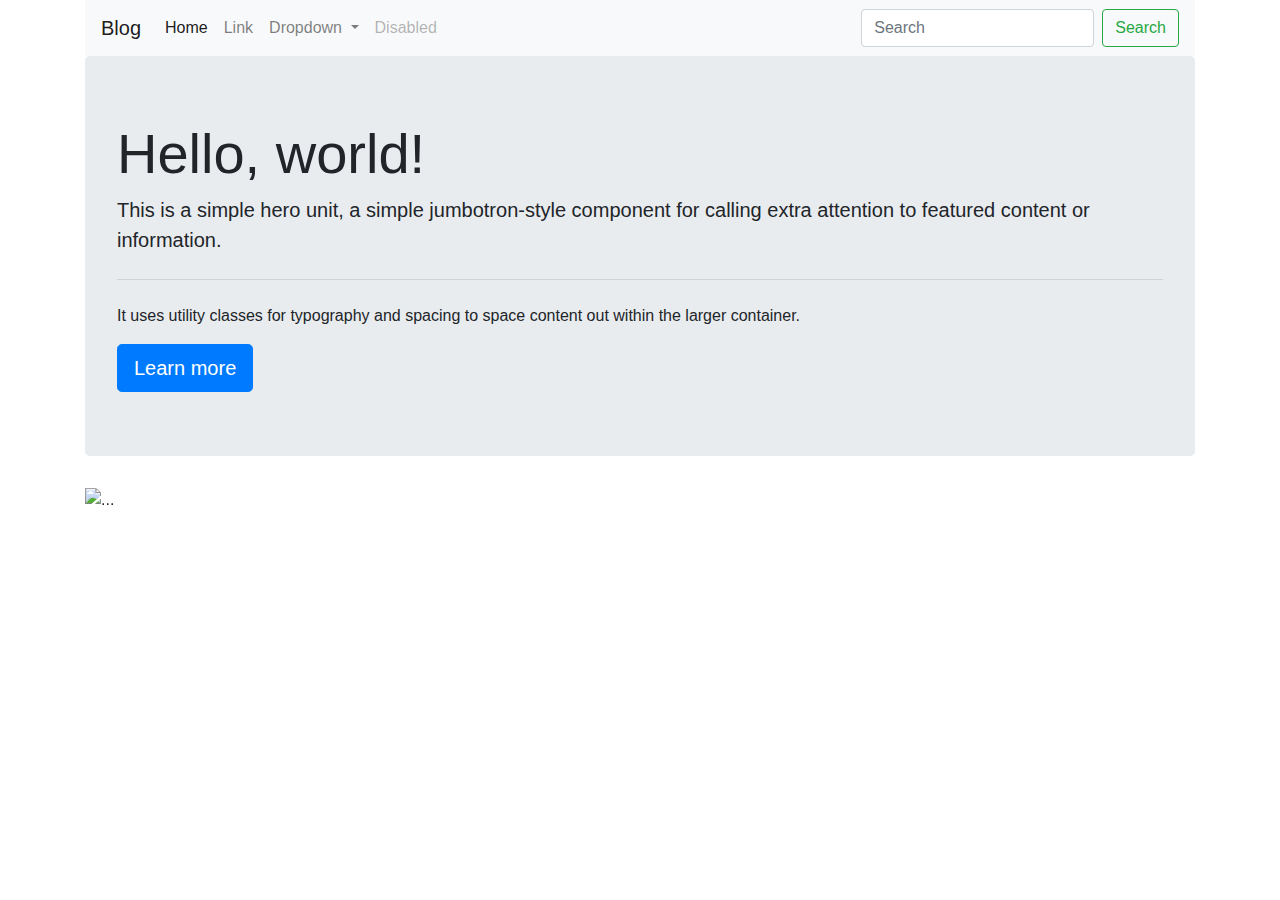
==== index.html @ b8d03bd8 "first commit" ====
<!DOCTYPE html>
<html lang="en">
<head>
    <meta charset="UTF-8">
    <title>Main page</title>
    <link rel="stylesheet" href="css/bootstrap.css">
</head>
<body>
<div class="container">

    <nav class="navbar navbar-expand-lg navbar-light bg-light">
        <a class="navbar-brand" href="#">Blog</a>

        <button class="navbar-toggler" type="button" data-toggle="collapse" data-target="#navbarSupportedContent"
                aria-controls="navbarSupportedContent" aria-expanded="false" aria-label="Toggle navigation">
            <span class="navbar-toggler-icon"></span>
        </button>

        <div class="collapse navbar-collapse" id="navbarSupportedContent">
            <ul class="navbar-nav mr-auto">
                <li class="nav-item active">
                    <a class="nav-link" href="#">Home <span class="sr-only">(current)</span></a>
                </li>
                <li class="nav-item">
                    <a class="nav-link" href="#">Link</a>
                </li>
                <li class="nav-item dropdown">
                    <a class="nav-link dropdown-toggle" href="#" id="navbarDropdown" role="button"
                       data-toggle="dropdown" aria-haspopup="true" aria-expanded="false">
                        Dropdown
                    </a>
                    <div class="dropdown-menu" aria-labelledby="navbarDropdown">
                        <a class="dropdown-item" href="#">Action</a>
                        <a class="dropdown-item" href="#">Another action</a>
                        <div class="dropdown-divider"></div>
                        <a class="dropdown-item" href="#">Something else here</a>
                    </div>
                </li>
                <li class="nav-item">
                    <a class="nav-link disabled" href="#" tabindex="-1" aria-disabled="true">Disabled</a>
                </li>
            </ul>
            <form class="form-inline my-2 my-lg-0">
                <input class="form-control mr-sm-2" type="search" placeholder="Search" aria-label="Search">
                <button class="btn btn-outline-success my-2 my-sm-0" type="submit">Search</button>
            </form>
        </div>
    </nav>

    <div class="jumbotron">
        <h1 class="display-4">Hello, world!</h1>
        <p class="lead">This is a simple hero unit, a simple jumbotron-style component for calling extra attention to
            featured content or information.</p>
        <hr class="my-4">
        <p>It uses utility classes for typography and spacing to space content out within the larger container.</p>
        <a class="btn btn-primary btn-lg" href="#" role="button">Learn more</a>
    </div>


    <div id="carouselExampleFade" class="carousel slide carousel-fade" data-ride="carousel">
        <div class="carousel-inner">
            <div class="carousel-item active">
                <img src="https://via.placeholder.com/728x90.png?text=Visit+WhoIsHostingThis.com+Buyers+GuideC/O https://placeholder.com/ "
                     class="d-block w-100" alt="...">
            </div>
            <div class="carousel-item">
                <img src="https://via.placeholder.com/728x90.png?text=Visit+WhoIsHostingThis.com+Buyers+GuideC/O https://placeholder.com/ "
                     class="d-block w-100" alt="...">
            </div>
            <div class="carousel-item">
                <img src="https://via.placeholder.com/728x90.png?text=Visit+WhoIsHostingThis.com+Buyers+GuideC/O https://placeholder.com/ "
                     class="d-block w-100" alt="...">
            </div>
        </div>
        <a class="carousel-control-prev" href="#carouselExampleFade" role="button" data-slide="prev">
            <span class="carousel-control-prev-icon" aria-hidden="true"></span>
            <span class="sr-only">Previous</span>
        </a>
        <a class="carousel-control-next" href="#carouselExampleFade" role="button" data-slide="next">
            <span class="carousel-control-next-icon" aria-hidden="true"></span>
            <span class="sr-only">Next</span>
        </a>
    </div>
</div>

<script src="https://code.jquery.com/jquery-3.4.1.slim.min.js"
        integrity="sha384-J6qa4849blE2+poT4WnyKhv5vZF5SrPo0iEjwBvKU7imGFAV0wwj1yYfoRSJoZ+n"
        crossorigin="anonymous"></script>
<script type="application/javascript" src="js/bootstrap.js"></script>
<script>
    $('.carousel').carousel()
</script>
</body>
</html>
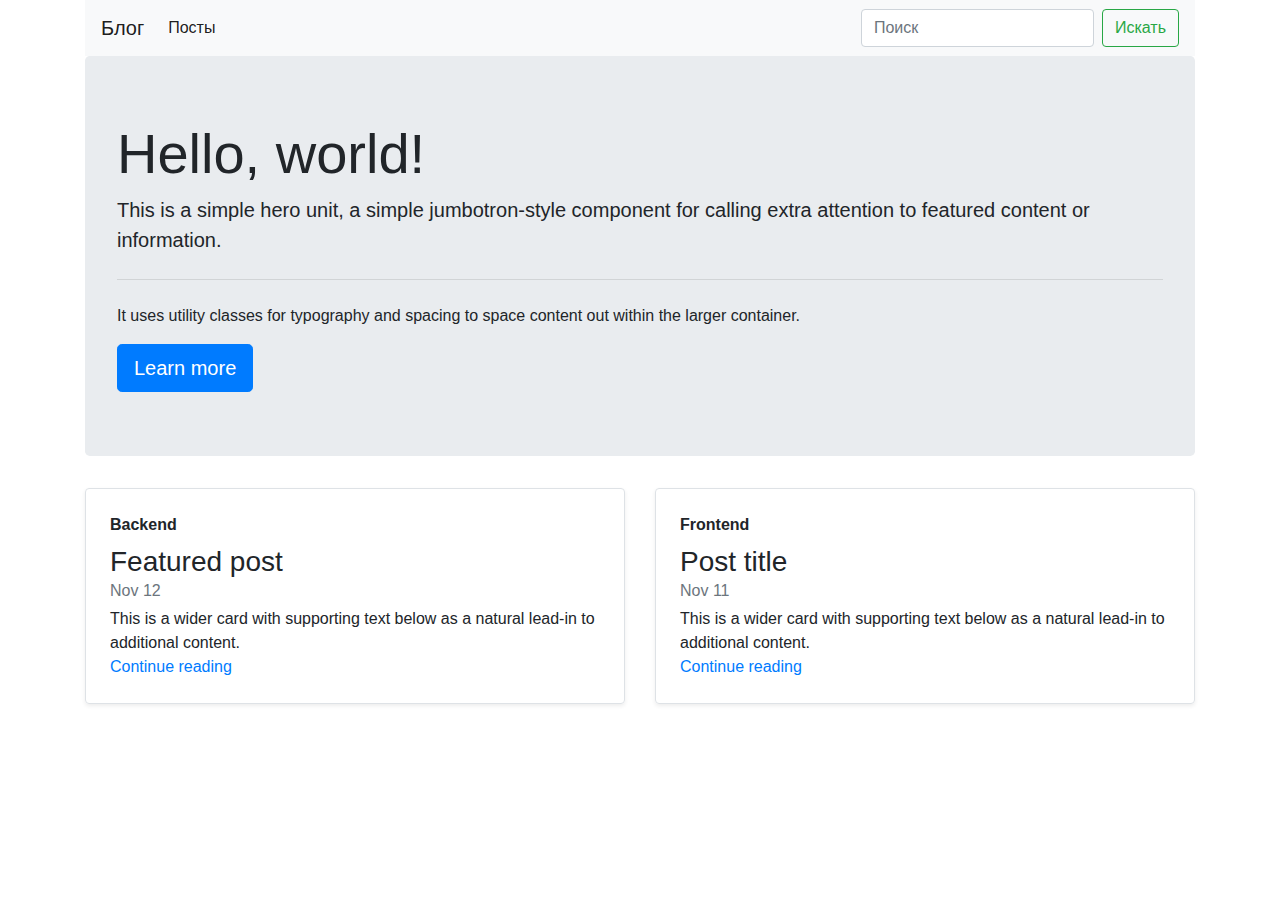
==== commit f44b3177: "some changes" ====
--- a/index.html
+++ b/index.html
@@ -3,13 +3,14 @@
 <head>
     <meta charset="UTF-8">
     <title>Main page</title>
+    <meta name="viewport" content="width=device-width, initial-scale=1, shrink-to-fit=no">
     <link rel="stylesheet" href="css/bootstrap.css">
 </head>
 <body>
 <div class="container">
 
     <nav class="navbar navbar-expand-lg navbar-light bg-light">
-        <a class="navbar-brand" href="#">Blog</a>
+        <a class="navbar-brand" href="index.html">Блог</a>
 
         <button class="navbar-toggler" type="button" data-toggle="collapse" data-target="#navbarSupportedContent"
                 aria-controls="navbarSupportedContent" aria-expanded="false" aria-label="Toggle navigation">
@@ -19,30 +20,12 @@
         <div class="collapse navbar-collapse" id="navbarSupportedContent">
             <ul class="navbar-nav mr-auto">
                 <li class="nav-item active">
-                    <a class="nav-link" href="#">Home <span class="sr-only">(current)</span></a>
-                </li>
-                <li class="nav-item">
-                    <a class="nav-link" href="#">Link</a>
-                </li>
-                <li class="nav-item dropdown">
-                    <a class="nav-link dropdown-toggle" href="#" id="navbarDropdown" role="button"
-                       data-toggle="dropdown" aria-haspopup="true" aria-expanded="false">
-                        Dropdown
-                    </a>
-                    <div class="dropdown-menu" aria-labelledby="navbarDropdown">
-                        <a class="dropdown-item" href="#">Action</a>
-                        <a class="dropdown-item" href="#">Another action</a>
-                        <div class="dropdown-divider"></div>
-                        <a class="dropdown-item" href="#">Something else here</a>
-                    </div>
-                </li>
-                <li class="nav-item">
-                    <a class="nav-link disabled" href="#" tabindex="-1" aria-disabled="true">Disabled</a>
+                    <a class="nav-link" href="posts.html">Посты</a>
                 </li>
             </ul>
             <form class="form-inline my-2 my-lg-0">
-                <input class="form-control mr-sm-2" type="search" placeholder="Search" aria-label="Search">
-                <button class="btn btn-outline-success my-2 my-sm-0" type="submit">Search</button>
+                <input class="form-control mr-sm-2" type="search" placeholder="Поиск" aria-label="Search">
+                <button class="btn btn-outline-success my-2 my-sm-0" type="submit">Искать</button>
             </form>
         </div>
     </nav>
@@ -57,38 +40,61 @@
     </div>
 
 
-    <div id="carouselExampleFade" class="carousel slide carousel-fade" data-ride="carousel">
-        <div class="carousel-inner">
-            <div class="carousel-item active">
-                <img src="https://via.placeholder.com/728x90.png?text=Visit+WhoIsHostingThis.com+Buyers+GuideC/O https://placeholder.com/ "
-                     class="d-block w-100" alt="...">
-            </div>
-            <div class="carousel-item">
-                <img src="https://via.placeholder.com/728x90.png?text=Visit+WhoIsHostingThis.com+Buyers+GuideC/O https://placeholder.com/ "
-                     class="d-block w-100" alt="...">
-            </div>
-            <div class="carousel-item">
-                <img src="https://via.placeholder.com/728x90.png?text=Visit+WhoIsHostingThis.com+Buyers+GuideC/O https://placeholder.com/ "
-                     class="d-block w-100" alt="...">
+    <div class="row mb-2">
+        <div class="col-md-6">
+            <div class="row no-gutters border rounded overflow-hidden flex-md-row mb-4 shadow-sm h-md-250 position-relative">
+
+
+                <div class="col p-4 d-flex flex-column position-static">
+                    <strong class="d-inline-block mb-2">Backend</strong>
+                    <h3 class="mb-0">Featured post</h3>
+                    <div class="mb-1 text-muted">Nov 12</div>
+                    <p class="card-text mb-auto">This is a wider card with supporting text below as a natural lead-in to
+                        additional content.</p>
+                    <a href="#" class="stretched-link">Continue reading</a>
+                </div>
+
+
+                <div class="col-auto d-none d-lg-block">
+                    <img src="//via.placeholder.com/200x250" alt="" class="img-fluid">
+                </div>
+
+
             </div>
         </div>
-        <a class="carousel-control-prev" href="#carouselExampleFade" role="button" data-slide="prev">
-            <span class="carousel-control-prev-icon" aria-hidden="true"></span>
-            <span class="sr-only">Previous</span>
-        </a>
-        <a class="carousel-control-next" href="#carouselExampleFade" role="button" data-slide="next">
-            <span class="carousel-control-next-icon" aria-hidden="true"></span>
-            <span class="sr-only">Next</span>
-        </a>
+
+
+        <div class="col-md-6">
+            <div class="row no-gutters border rounded overflow-hidden flex-md-row mb-4 shadow-sm h-md-250 position-relative">
+
+                <div class="col p-4 d-flex flex-column position-static">
+                    <strong class="d-inline-block mb-2">Frontend</strong>
+                    <h3 class="mb-0">Post title</h3>
+                    <div class="mb-1 text-muted">Nov 11</div>
+                    <p class="mb-auto">This is a wider card with supporting text below as a natural lead-in to
+                        additional content.</p>
+                    <a href="#" class="stretched-link">Continue reading</a>
+                </div>
+
+
+                <div class="col-auto d-none d-lg-block">
+                    <img src="//via.placeholder.com/200x250" alt="" class="img-fluid">
+                </div>
+
+            </div>
+        </div>
+
+
     </div>
+
+
 </div>
 
 <script src="https://code.jquery.com/jquery-3.4.1.slim.min.js"
         integrity="sha384-J6qa4849blE2+poT4WnyKhv5vZF5SrPo0iEjwBvKU7imGFAV0wwj1yYfoRSJoZ+n"
         crossorigin="anonymous"></script>
 <script type="application/javascript" src="js/bootstrap.js"></script>
-<script>
-    $('.carousel').carousel()
-</script>
+
+
 </body>
 </html>
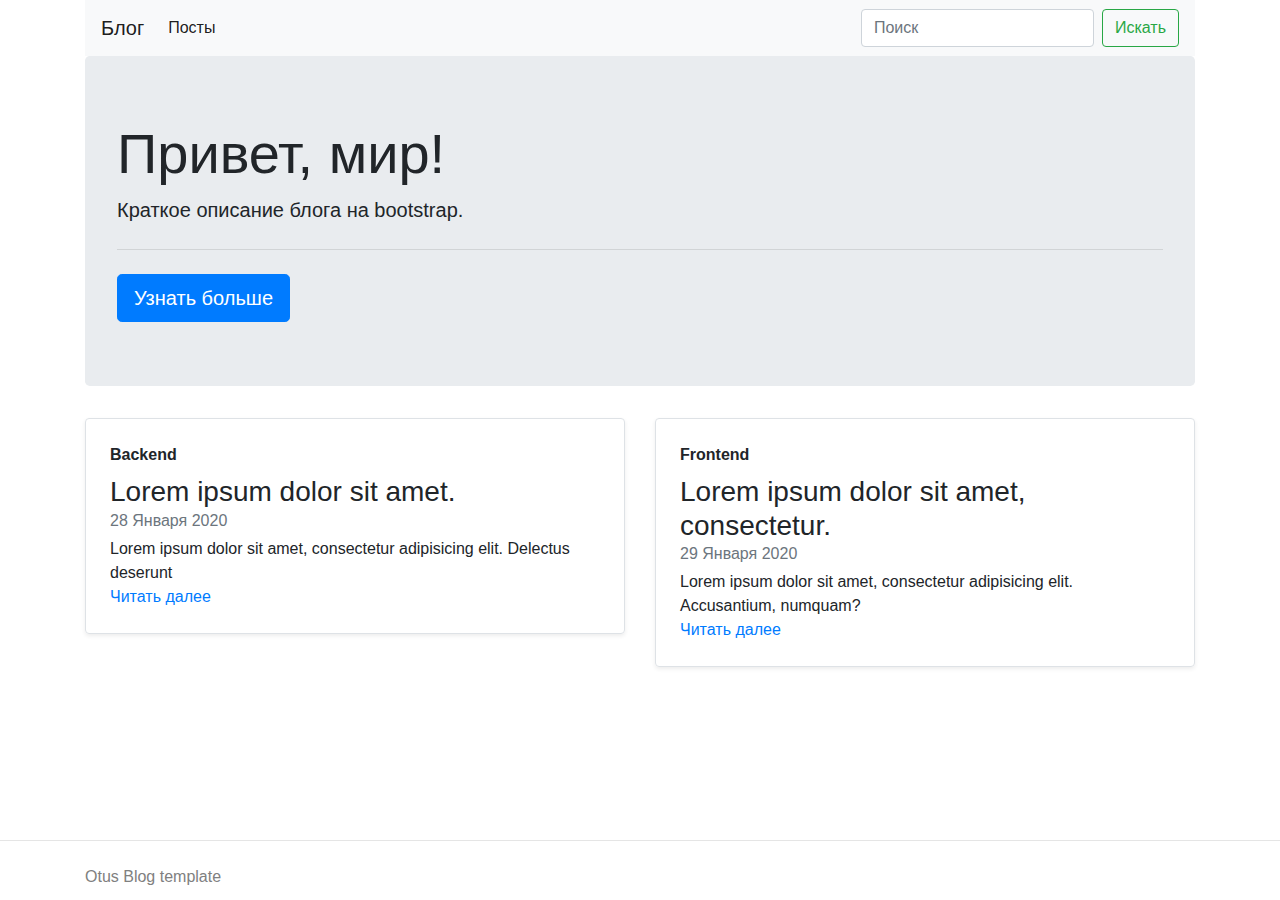
==== commit eb665cab: "done?" ====
--- a/index.html
+++ b/index.html
@@ -5,6 +5,7 @@
     <title>Main page</title>
     <meta name="viewport" content="width=device-width, initial-scale=1, shrink-to-fit=no">
     <link rel="stylesheet" href="css/bootstrap.css">
+    <link rel="stylesheet" href="css/style.css">
 </head>
 <body>
 <div class="container">
@@ -31,12 +32,10 @@
     </nav>
 
     <div class="jumbotron">
-        <h1 class="display-4">Hello, world!</h1>
-        <p class="lead">This is a simple hero unit, a simple jumbotron-style component for calling extra attention to
-            featured content or information.</p>
+        <h1 class="display-4">Привет, мир!</h1>
+        <p class="lead">Краткое описание блога на bootstrap.</p>
         <hr class="my-4">
-        <p>It uses utility classes for typography and spacing to space content out within the larger container.</p>
-        <a class="btn btn-primary btn-lg" href="#" role="button">Learn more</a>
+        <a class="btn btn-primary btn-lg" href="posts.html" role="button">Узнать больше</a>
     </div>
 
 
@@ -47,11 +46,11 @@
 
                 <div class="col p-4 d-flex flex-column position-static">
                     <strong class="d-inline-block mb-2">Backend</strong>
-                    <h3 class="mb-0">Featured post</h3>
-                    <div class="mb-1 text-muted">Nov 12</div>
-                    <p class="card-text mb-auto">This is a wider card with supporting text below as a natural lead-in to
-                        additional content.</p>
-                    <a href="#" class="stretched-link">Continue reading</a>
+                    <h3 class="mb-0">Lorem ipsum dolor sit amet.</h3>
+                    <div class="mb-1 text-muted">28 Января 2020</div>
+                    <p class="card-text mb-auto">Lorem ipsum dolor sit amet, consectetur adipisicing elit. Delectus
+                        deserunt</p>
+                    <a href="post.html" class="stretched-link">Читать далее</a>
                 </div>
 
 
@@ -69,11 +68,11 @@
 
                 <div class="col p-4 d-flex flex-column position-static">
                     <strong class="d-inline-block mb-2">Frontend</strong>
-                    <h3 class="mb-0">Post title</h3>
-                    <div class="mb-1 text-muted">Nov 11</div>
-                    <p class="mb-auto">This is a wider card with supporting text below as a natural lead-in to
-                        additional content.</p>
-                    <a href="#" class="stretched-link">Continue reading</a>
+                    <h3 class="mb-0">Lorem ipsum dolor sit amet, consectetur.</h3>
+                    <div class="mb-1 text-muted">29 Января 2020</div>
+                    <p class="mb-auto">Lorem ipsum dolor sit amet, consectetur adipisicing elit. Accusantium,
+                        numquam?</p>
+                    <a href="post.html" class="stretched-link">Читать далее</a>
                 </div>
 
 
@@ -90,10 +89,11 @@
 
 </div>
 
-<script src="https://code.jquery.com/jquery-3.4.1.slim.min.js"
-        integrity="sha384-J6qa4849blE2+poT4WnyKhv5vZF5SrPo0iEjwBvKU7imGFAV0wwj1yYfoRSJoZ+n"
-        crossorigin="anonymous"></script>
-<script type="application/javascript" src="js/bootstrap.js"></script>
+<footer>
+    <div class="container">
+        <p>Otus Blog template</p>
+    </div>
+</footer>
 
 
 </body>
--- a/css/style.css
+++ b/css/style.css
@@ -0,0 +1,43 @@
+html {
+    position: relative;
+    min-height: 100%;
+}
+
+body {
+    margin: 0;
+    margin-bottom: 60px;
+}
+
+.posts {
+    padding-bottom: 1.5em;
+}
+
+.short-post {
+    padding-bottom: 1em;
+    padding-top: 1em;
+    border-bottom: .05rem solid #e5e5e5;
+}
+
+.short-post-footer {
+    padding-top: 1em;
+    text-align: right;
+}
+
+.post-content img{
+    margin: .5em;
+}
+
+.categories li {
+    padding-bottom: .5em;
+}
+
+
+footer {
+    position: absolute;
+    bottom: 0;
+    width: 100%;
+    height: 60px;
+    border-top: .05rem solid #e5e5e5;
+    color: gray;
+    padding-top: 1.5em;
+}
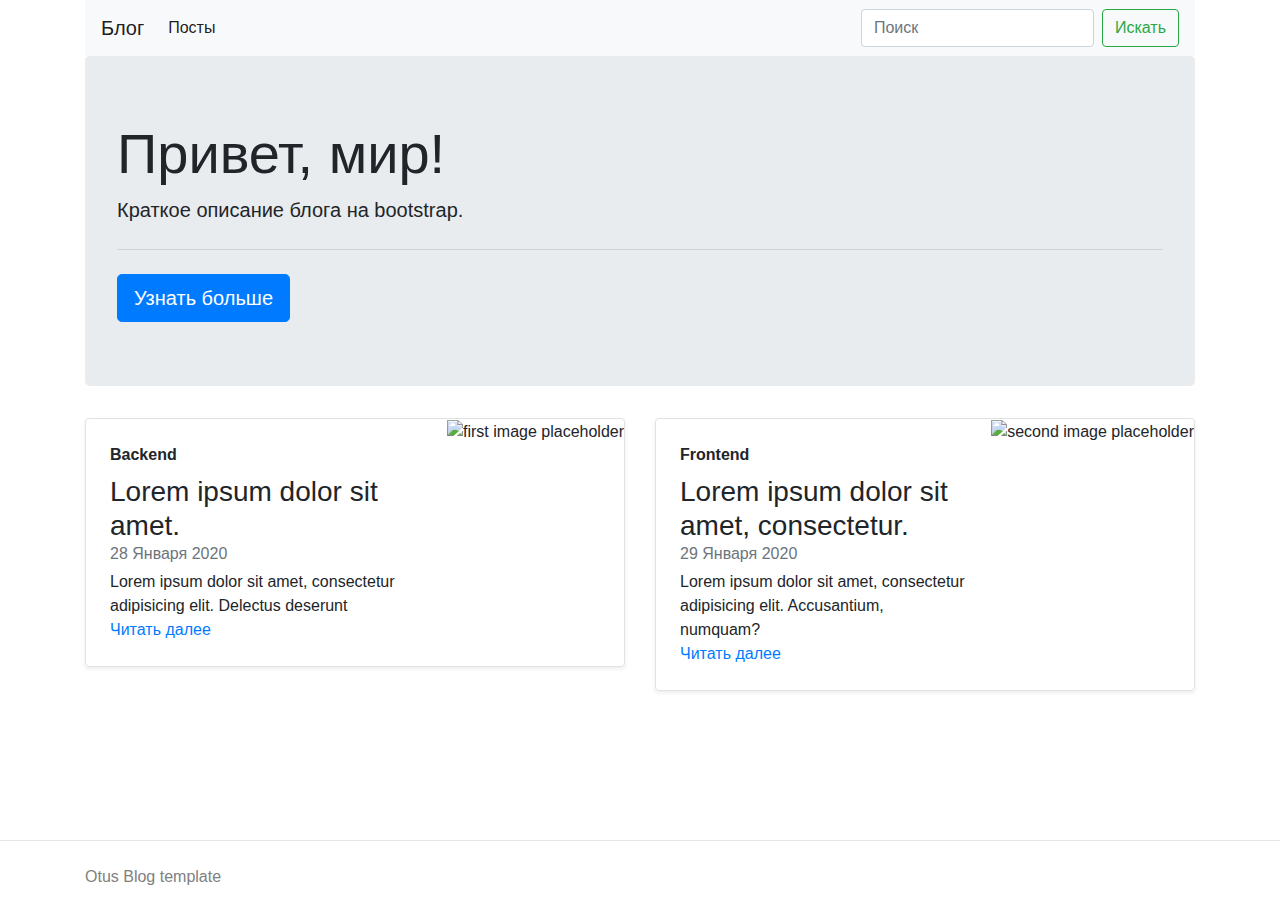
==== commit ab44e70c: "fixes" ====
--- a/index.html
+++ b/index.html
@@ -1,5 +1,5 @@
 <!DOCTYPE html>
-<html lang="en">
+<html lang="ru">
 <head>
     <meta charset="UTF-8">
     <title>Main page</title>
@@ -55,7 +55,7 @@
 
 
                 <div class="col-auto d-none d-lg-block">
-                    <img src="//via.placeholder.com/200x250" alt="" class="img-fluid">
+                    <img src="//via.placeholder.com/200x250" alt="first image placeholder" class="img-fluid">
                 </div>
 
 
@@ -77,7 +77,7 @@
 
 
                 <div class="col-auto d-none d-lg-block">
-                    <img src="//via.placeholder.com/200x250" alt="" class="img-fluid">
+                    <img src="//via.placeholder.com/200x250" alt="second image placeholder" class="img-fluid">
                 </div>
 
             </div>
